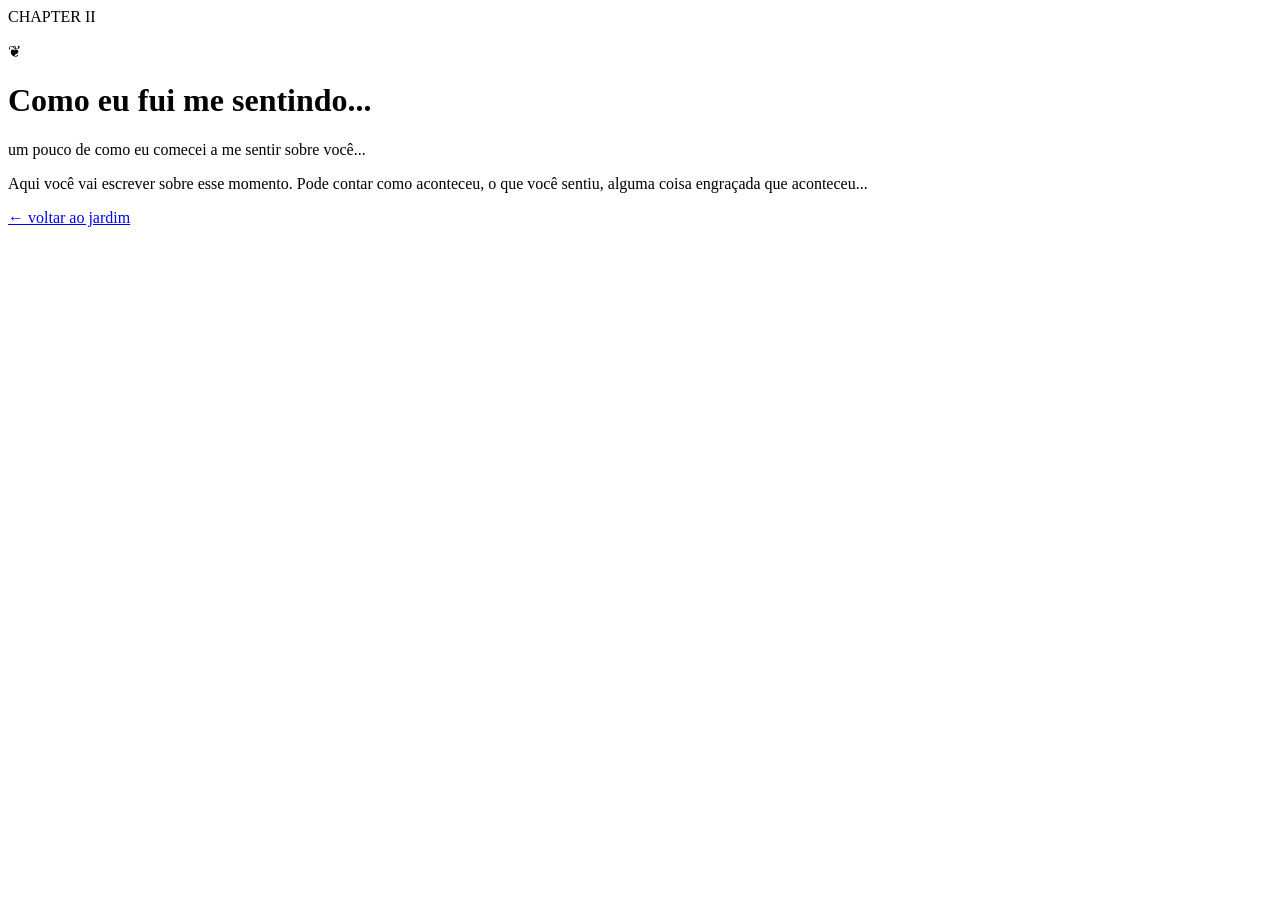
==== comoeufuimesentindo.html @ 3472fe99 "Add files via upload" ====
<head>
    <meta charset="UTF-8">
    <title>Como eu fui me sentindo ♡</title>

    <link rel="stylesheet" href="style.css">
</head>

<body>

    <div class="pagina-memoria">

        <p class="titulo-pequeno">CHAPTER II</p>

        <div class="ornamento">❦</div>

        <h1>Como eu fui me sentindo...</h1>

        <p class="data">um pouco de como eu comecei a me sentir sobre você...</p>

        <div class="linha"></div>

        <div class="conteudo-memoria">

            

            <p>
                Aqui você vai escrever sobre esse momento.
                Pode contar como aconteceu, o que você sentiu,
                alguma coisa engraçada que aconteceu...
            </p>

        </div>

        <div class="linha"></div>

        <a href="jardim.html" class="voltar">← voltar ao jardim</a>

    </div>

</body>
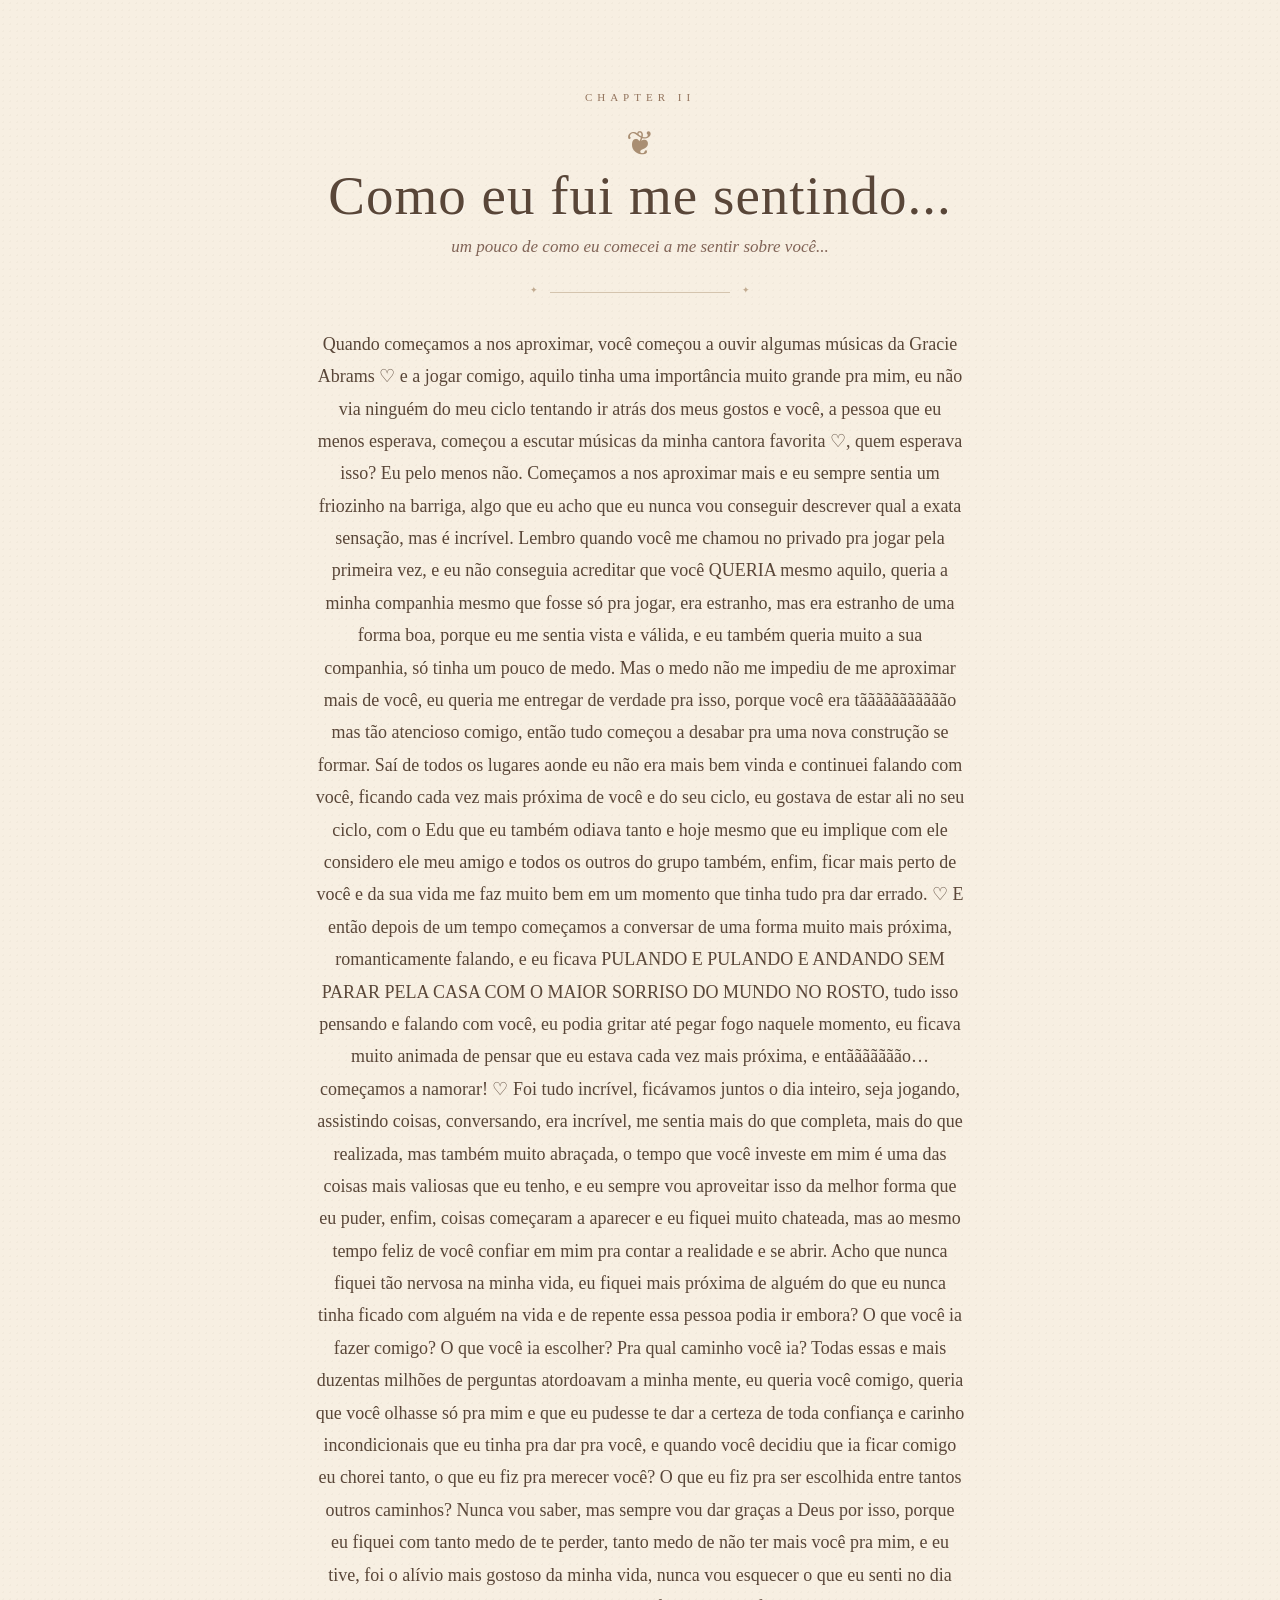
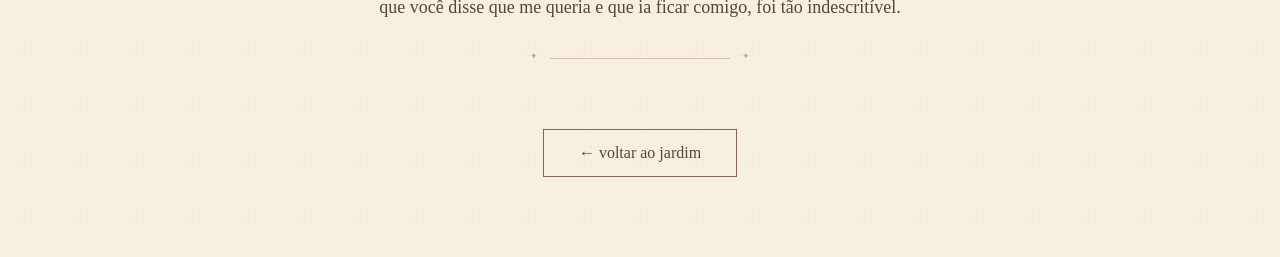
==== commit 3568ee8c: "Add files via upload" ====
--- a/comoeufuimesentindo.html
+++ b/comoeufuimesentindo.html
@@ -24,9 +24,14 @@
             
 
             <p>
-                Aqui você vai escrever sobre esse momento.
-                Pode contar como aconteceu, o que você sentiu,
-                alguma coisa engraçada que aconteceu...
+                Quando começamos a nos aproximar, você começou a ouvir algumas músicas da Gracie Abrams ♡ e a jogar comigo, aquilo tinha uma importância muito grande pra mim, eu não via ninguém do meu ciclo tentando ir atrás dos meus gostos e você, a pessoa que eu menos esperava, começou a escutar músicas da minha cantora favorita ♡, quem esperava isso? Eu pelo menos não.
+Começamos a nos aproximar mais e eu sempre sentia um friozinho na barriga, algo que eu acho que eu nunca vou conseguir descrever qual a exata sensação, mas é incrível. Lembro quando você me chamou no privado pra jogar pela primeira vez, e eu não conseguia acreditar que você QUERIA mesmo aquilo, queria a minha companhia mesmo que fosse só pra jogar, era estranho, mas era estranho de uma forma boa, porque eu me sentia vista e válida, e eu também queria muito a sua companhia, só tinha um pouco de medo.
+Mas o medo não me impediu de me aproximar mais de você, eu queria me entregar de verdade pra isso, porque você era tããããããããããão mas tão atencioso comigo, então tudo começou a desabar pra uma nova construção se formar.
+Saí de todos os lugares aonde eu não era mais bem vinda e continuei falando com você, ficando cada vez mais próxima de você e do seu ciclo, eu gostava de estar ali no seu ciclo, com o Edu que eu também odiava tanto e hoje mesmo que eu implique com ele considero ele meu amigo e todos os outros do grupo também, enfim, ficar mais perto de você e da sua vida me faz muito bem em um momento que tinha tudo pra dar errado. ♡
+E então depois de um tempo começamos a conversar de uma forma muito mais próxima, romanticamente falando, e eu ficava PULANDO E PULANDO E ANDANDO SEM PARAR PELA CASA COM O MAIOR SORRISO DO MUNDO NO ROSTO, tudo isso pensando e falando com você, eu podia gritar até pegar fogo naquele momento, eu ficava muito animada de pensar que eu estava cada vez mais próxima, e entããããããão… começamos a namorar! ♡
+Foi tudo incrível, ficávamos juntos o dia inteiro, seja jogando, assistindo coisas, conversando, era incrível, me sentia mais do que completa, mais do que realizada, mas também muito abraçada, o tempo que você investe em mim é uma das coisas mais valiosas que eu tenho, e eu sempre vou aproveitar isso da melhor forma que eu puder, enfim, coisas começaram a aparecer e eu fiquei muito chateada, mas ao mesmo tempo feliz de você confiar em mim pra contar a realidade e se abrir.
+Acho que nunca fiquei tão nervosa na minha vida, eu fiquei mais próxima de alguém do que eu nunca tinha ficado com alguém na vida e de repente essa pessoa podia ir embora? O que você ia fazer comigo? O que você ia escolher? Pra qual caminho você ia? Todas essas e mais duzentas milhões de perguntas atordoavam a minha mente, eu queria você comigo, queria que você olhasse só pra mim e que eu pudesse te dar a certeza de toda confiança e carinho incondicionais que eu tinha pra dar pra você, e quando você decidiu que ia ficar comigo eu chorei tanto, o que eu fiz pra merecer você? O que eu fiz pra ser escolhida entre tantos outros caminhos? Nunca vou saber, mas sempre vou dar graças a Deus por isso, porque eu fiquei com tanto medo de te perder, tanto medo de não ter mais você pra mim, e eu tive, foi o alívio mais gostoso da minha vida, nunca vou esquecer o que eu senti no dia que você disse que me queria e que ia ficar comigo, foi tão indescritível.
+
             </p>
 
         </div>
--- a/style.css
+++ b/style.css
@@ -0,0 +1,1197 @@
+body {
+    margin: 0;
+    background-color: #eee3cf;
+    color: #594638;
+    font-family: Georgia, serif;
+}
+
+.capa {
+    min-height: 100vh;
+
+    display: flex;
+    flex-direction: column;
+    align-items: center;
+    justify-content: center;
+
+    text-align: center;
+}
+
+.ornamento {
+    font-size: 40px;
+    color: #92735c;
+    margin: 20px;
+}
+
+.mini-titulo {
+    font-size: 12px;
+    letter-spacing: 5px;
+    color: #92735c;
+}
+
+h1 {
+    font-size: 80px;
+    font-weight: normal;
+    line-height: .85;
+    margin: 25px 0;
+}
+
+.subtitulo {
+    font-size: 20px;
+    font-style: italic;
+    color: #806457;
+}
+
+a {
+    margin-top: 35px;
+    padding: 14px 35px;
+
+    background: transparent;
+    border: 1px solid #806653;
+
+    color: #594638;
+
+    font-family: Georgia, serif;
+    font-size: 17px;
+
+    text-decoration: none;
+    cursor: pointer;
+}
+.pagina-jardim {
+    min-height: 100vh;
+    padding: 80px 10%;
+    box-sizing: border-box;
+    text-align: center;
+}
+
+.titulo-pequeno {
+    font-size: 11px;
+    letter-spacing: 4px;
+    color: #92735c;
+}
+
+.pagina-jardim h1 {
+    font-size: 65px;
+    font-weight: normal;
+    margin: 20px 0 10px;
+}
+
+.descricao {
+    font-size: 18px;
+    font-style: italic;
+    color: #806457;
+}
+
+.mural {
+    display: flex;
+    justify-content: center;
+    gap: 25px;
+    margin-top: 60px;
+}
+
+.memoria {
+    width: 200px;
+    min-height: 150px;
+    padding: 25px;
+    background-color: #f5eddf;
+    border: 1px solid #cbb9a2;
+    box-sizing: border-box;
+
+    text-decoration: none;
+    color: #594638;
+}
+
+.memoria h2 {
+    font-size: 30px;
+    font-weight: normal;
+}
+.memoria p {
+    font-family: Georgia, serif;
+    font-size: 16px;
+}
+.pagina-memoria {
+    min-height: 100vh;
+    padding: 70px 10%;
+    box-sizing: border-box;
+    text-align: center;
+}
+
+.pagina-memoria .titulo-pequeno {
+    font-size: 11px;
+    letter-spacing: 5px;
+    color: #92735c;
+}
+
+.ornamento {
+    font-size: 38px;
+    color: #92735c;
+    margin: 15px;
+}
+
+.pagina-memoria h1 {
+    font-size: 55px;
+    font-weight: normal;
+    margin: 10px 0;
+}
+
+.data {
+    font-size: 17px;
+    font-style: italic;
+    color: #806457;
+}
+
+.linha {
+    width: 180px;
+    height: 1px;
+    background-color: #cbb9a2;
+    margin: 35px auto;
+}
+
+.conteudo-memoria {
+    max-width: 650px;
+    margin: auto;
+}
+
+.espaco-foto {
+    width: 500px;
+    height: 330px;
+    margin: auto;
+    background-color: #f5eddf;
+    border: 1px solid #cbb9a2;
+
+    display: flex;
+    align-items: center;
+    justify-content: center;
+
+    color: #92735c;
+    font-style: italic;
+
+    overflow: hidden;
+}
+
+.espaco-foto img {
+    width: 100%;
+    height: 100%;
+    object-fit: cover;
+}
+
+.conteudo-memoria p {
+    font-size: 18px;
+    line-height: 1.8;
+    color: #594638;
+    margin-top: 35px;
+}
+
+.voltar {
+    color: #594638;
+    text-decoration: none;
+    font-family: Georgia, serif;
+    font-size: 16px;
+}
+
+
+/* =====================================================
+   ✦ FUNDO VINTAGE ✦
+   ===================================================== */
+
+body {
+    margin: 0;
+    min-height: 100vh;
+
+    background-color: #f7efe2;
+
+    background-image:
+        radial-gradient(
+            rgba(111, 82, 62, 0.035) 1px,
+            transparent 1px
+        );
+
+    background-size: 7px 7px;
+
+    color: #594638;
+    overflow-x: hidden;
+}
+
+
+/* =====================================================
+   ✦ PÁGINA ✦
+   ===================================================== */
+
+.pagina-memoria {
+    min-height: 100vh;
+    box-sizing: border-box;
+
+    padding: 80px 30px;
+
+    text-align: center;
+
+    position: relative;
+    z-index: 2;
+
+    animation: aparecerPagina 2s ease 1.5s both;
+}
+
+@keyframes aparecerPagina {
+    from {
+        opacity: 0;
+        transform: translateY(15px);
+    }
+
+    to {
+        opacity: 1;
+        transform: translateY(0);
+    }
+}
+
+
+/* =====================================================
+   ✦ CORTINA ✦
+   ===================================================== */
+
+.cortina {
+    position: fixed;
+
+    inset: 0;
+
+    width: 100%;
+    height: 100%;
+
+    z-index: 9999;
+
+    pointer-events: none;
+
+    display: flex;
+}
+
+
+/* Cada lado da cortina */
+
+.cortina-esquerda,
+.cortina-direita {
+    width: 50%;
+    height: 100%;
+
+    position: relative;
+
+    background-color: #eee1cd;
+
+    box-shadow:
+        inset -15px 0 30px rgba(89, 70, 56, 0.08);
+
+    background-image:
+        repeating-linear-gradient(
+            90deg,
+            rgba(255,255,255,0.20) 0px,
+            rgba(255,255,255,0.20) 4px,
+            transparent 4px,
+            transparent 18px
+        );
+}
+
+
+/* sombra interna */
+
+.cortina-esquerda::after,
+.cortina-direita::after {
+    content: "";
+
+    position: absolute;
+
+    top: 0;
+    width: 100%;
+    height: 100%;
+
+    background:
+        linear-gradient(
+            to bottom,
+            rgba(255,255,255,0.15),
+            transparent 30%,
+            rgba(89,70,56,0.05)
+        );
+}
+
+
+/* Cortina esquerda abre */
+
+.cortina-esquerda {
+    transform-origin: left center;
+
+    animation:
+        abrirEsquerda 1.8s cubic-bezier(.77,0,.18,1) 0.7s forwards;
+}
+
+
+/* Cortina direita abre */
+
+.cortina-direita {
+    transform-origin: right center;
+
+    animation:
+        abrirDireita 1.8s cubic-bezier(.77,0,.18,1) 0.7s forwards;
+}
+
+
+@keyframes abrirEsquerda {
+
+    0% {
+        transform: translateX(0);
+    }
+
+    100% {
+        transform: translateX(-100%);
+    }
+}
+
+
+@keyframes abrirDireita {
+
+    0% {
+        transform: translateX(0);
+    }
+
+    100% {
+        transform: translateX(100%);
+    }
+}
+
+
+/* =====================================================
+   ✦ ESTRELINHAS ✦
+   ===================================================== */
+
+.estrelas {
+    position: fixed;
+
+    z-index: 5;
+
+    color: #a98e72;
+
+    pointer-events: none;
+
+    opacity: 0;
+
+    text-shadow:
+        0 0 5px rgba(169, 142, 114, 0.35);
+
+    animation:
+        estrelaAparece 1s ease forwards,
+        estrelaPisca 3s ease-in-out infinite;
+}
+
+
+/* posições */
+
+.estrelas-1 {
+    top: 15%;
+    left: 12%;
+
+    font-size: 18px;
+
+    animation-delay: 2.1s, 2.5s;
+}
+
+.estrelas-2 {
+    top: 28%;
+    right: 15%;
+
+    font-size: 13px;
+
+    animation-delay: 2.4s, 3s;
+}
+
+.estrelas-3 {
+    top: 68%;
+    left: 18%;
+
+    font-size: 12px;
+
+    animation-delay: 2.7s, 3.4s;
+}
+
+.estrelas-4 {
+    bottom: 18%;
+    right: 12%;
+
+    font-size: 20px;
+
+    animation-delay: 2.3s, 2.9s;
+}
+
+.estrelas-5 {
+    top: 45%;
+    left: 7%;
+
+    font-size: 10px;
+
+    animation-delay: 3s, 3.8s;
+}
+
+.estrelas-6 {
+    top: 52%;
+    right: 7%;
+
+    font-size: 11px;
+
+    animation-delay: 2.8s, 3.5s;
+}
+
+
+/* estrela nasce */
+
+@keyframes estrelaAparece {
+
+    from {
+        opacity: 0;
+        transform: scale(0);
+    }
+
+    to {
+        opacity: 0.75;
+        transform: scale(1);
+    }
+}
+
+
+/* estrela piscando */
+
+@keyframes estrelaPisca {
+
+    0%, 100% {
+        opacity: 0.3;
+        transform: scale(0.8) rotate(0deg);
+    }
+
+    50% {
+        opacity: 1;
+        transform: scale(1.35) rotate(15deg);
+    }
+}
+
+
+/* =====================================================
+   ✦ TÍTULO ✦
+   ===================================================== */
+
+.pagina-memoria h1 {
+    font-family: Georgia, "Times New Roman", serif;
+
+    font-size: 55px;
+    font-weight: normal;
+
+    color: #594638;
+
+    letter-spacing: 1px;
+
+    text-shadow:
+        1px 1px 0 rgba(255,255,255,0.5);
+
+    margin: 10px 0;
+}
+
+
+/* capítulo */
+
+.titulo-pequeno {
+    font-family: Georgia, serif;
+
+    font-size: 12px;
+
+    letter-spacing: 6px;
+
+    color: #92735c;
+
+    margin-bottom: 20px;
+}
+
+
+/* =====================================================
+   ✦ ORNAMENTO ✦
+   ===================================================== */
+
+.ornamento {
+    color: #a98e72;
+
+    font-size: 34px;
+
+    margin: 10px 0;
+
+    animation: flutuar 4s ease-in-out infinite;
+}
+
+@keyframes flutuar {
+
+    0%, 100% {
+        transform: translateY(0);
+    }
+
+    50% {
+        transform: translateY(-5px);
+    }
+}
+
+
+/* =====================================================
+   ✦ DATA ✦
+   ===================================================== */
+
+.data {
+    font-size: 17px;
+
+    font-style: italic;
+
+    color: #806457;
+}
+
+
+/* =====================================================
+   ✦ LINHAS ✦
+   ===================================================== */
+
+.linha {
+    width: 180px;
+
+    height: 1px;
+
+    background-color: #cbb9a2;
+
+    margin: 35px auto;
+
+    position: relative;
+
+    opacity: 0.8;
+}
+
+.linha::before,
+.linha::after {
+
+    content: "✦";
+
+    position: absolute;
+
+    top: -7px;
+
+    color: #b49a7d;
+
+    font-size: 9px;
+}
+
+.linha::before {
+    left: -20px;
+}
+
+.linha::after {
+    right: -20px;
+}
+
+
+/* =====================================================
+   ✦ TEXTO ✦
+   ===================================================== */
+
+.conteudo-memoria {
+    max-width: 650px;
+
+    margin: auto;
+}
+
+.conteudo-memoria p {
+
+    font-family: Georgia, serif;
+
+    font-size: 18px;
+
+    line-height: 1.8;
+
+    color: #594638;
+
+    margin-top: 35px;
+}
+
+
+/* =====================================================
+   ✦ BOTÃO ✦
+   ===================================================== */
+
+.voltar {
+
+    display: inline-block;
+
+    color: #594638;
+
+    text-decoration: none;
+
+    font-family: Georgia, serif;
+
+    font-size: 16px;
+
+    transition:
+        transform 0.3s ease,
+        color 0.3s ease;
+}
+
+.voltar:hover {
+
+    color: #92735c;
+
+    transform: translateX(-5px);
+}
+
+
+/* =====================================================
+   ✦ FOTO ✦
+   ===================================================== */
+
+.espaco-foto {
+
+    width: 500px;
+    height: 330px;
+
+    margin: auto;
+
+    background-color: #f5eddf;
+
+    border: 1px solid #cbb9a2;
+
+    display: flex;
+
+    align-items: center;
+    justify-content: center;
+
+    color: #92735c;
+
+    font-style: italic;
+
+    overflow: hidden;
+
+    box-shadow:
+        0 8px 25px rgba(89,70,56,0.08);
+}
+
+
+/* =====================================================
+   ✦ CELULAR ✦
+   ===================================================== */
+
+@media (max-width: 700px) {
+
+    .pagina-memoria {
+        padding: 60px 20px;
+    }
+
+    .pagina-memoria h1 {
+        font-size: 38px;
+    }
+
+    .conteudo-memoria p {
+        font-size: 16px;
+    }
+
+    .espaco-foto {
+        width: 90%;
+        height: 250px;
+    }
+
+    .estrelas-1 {
+        left: 5%;
+    }
+
+    .estrelas-4 {
+        right: 5%;
+    }
+}
+
+/* =====================================================
+   ✦ ESTRELAS + K+L ✦
+   ===================================================== */
+
+.decoracao {
+    position: fixed;
+    z-index: 5;
+
+    pointer-events: none;
+
+    color: #a98e72;
+
+    opacity: 0;
+
+    font-family: Georgia, "Times New Roman", serif;
+
+    text-shadow:
+        0 0 5px rgba(169, 142, 114, 0.35);
+
+    animation:
+        decoracaoAparece 1.2s ease forwards,
+        decoracaoBrilha 3.5s ease-in-out infinite;
+}
+
+
+/* =====================================================
+   ✦ ESTRELAS — POSIÇÕES ✦
+   ===================================================== */
+
+.estrelas-1 {
+    top: 12%;
+    left: 9%;
+    font-size: 17px;
+    animation-delay: 2.0s, 3.0s;
+}
+
+.estrelas-2 {
+    top: 19%;
+    left: 25%;
+    font-size: 10px;
+    animation-delay: 2.5s, 3.8s;
+}
+
+.estrelas-3 {
+    top: 31%;
+    left: 7%;
+    font-size: 14px;
+    animation-delay: 2.2s, 4.2s;
+}
+
+.estrelas-4 {
+    top: 42%;
+    left: 17%;
+    font-size: 9px;
+    animation-delay: 3.0s, 3.4s;
+}
+
+.estrelas-5 {
+    top: 57%;
+    left: 8%;
+    font-size: 18px;
+    animation-delay: 2.8s, 4.5s;
+}
+
+.estrelas-6 {
+    bottom: 17%;
+    left: 20%;
+    font-size: 11px;
+    animation-delay: 3.3s, 3.7s;
+}
+
+.estrelas-7 {
+    top: 14%;
+    right: 10%;
+    font-size: 12px;
+    animation-delay: 2.3s, 4.1s;
+}
+
+.estrelas-8 {
+    top: 26%;
+    right: 24%;
+    font-size: 18px;
+    animation-delay: 2.7s, 3.2s;
+}
+
+.estrelas-9 {
+    top: 37%;
+    right: 8%;
+    font-size: 10px;
+    animation-delay: 3.2s, 4.7s;
+}
+
+.estrelas-10 {
+    top: 51%;
+    right: 18%;
+    font-size: 15px;
+    animation-delay: 2.4s, 3.9s;
+}
+
+.estrelas-11 {
+    top: 66%;
+    right: 7%;
+    font-size: 11px;
+    animation-delay: 3.5s, 4.3s;
+}
+
+.estrelas-12 {
+    bottom: 13%;
+    right: 23%;
+    font-size: 19px;
+    animation-delay: 2.9s, 3.6s;
+}
+
+.estrelas-13 {
+    top: 8%;
+    left: 48%;
+    font-size: 8px;
+    animation-delay: 3.7s, 4.8s;
+}
+
+.estrelas-14 {
+    top: 76%;
+    left: 39%;
+    font-size: 12px;
+    animation-delay: 3.1s, 4.0s;
+}
+
+.estrelas-15 {
+    bottom: 8%;
+    left: 52%;
+    font-size: 9px;
+    animation-delay: 2.6s, 4.6s;
+}
+
+.estrelas-16 {
+    top: 85%;
+    right: 40%;
+    font-size: 15px;
+    animation-delay: 3.4s, 3.3s;
+}
+
+
+/* =====================================================
+   ♡ K+L — A ASSINATURA DE VOCÊS ♡
+   ===================================================== */
+
+.casal {
+    color: #92735c;
+
+    font-size: 11px;
+
+    letter-spacing: 2px;
+
+    text-shadow:
+        0 0 6px rgba(146, 115, 92, 0.25);
+}
+
+
+/* posições K+L */
+
+.kl-1 {
+    top: 23%;
+    left: 14%;
+    animation-delay: 3.0s, 3.7s;
+}
+
+.kl-2 {
+    top: 16%;
+    right: 17%;
+    animation-delay: 3.8s, 4.4s;
+}
+
+.kl-3 {
+    top: 47%;
+    left: 6%;
+    animation-delay: 4.2s, 3.2s;
+}
+
+.kl-4 {
+    top: 61%;
+    right: 9%;
+    animation-delay: 3.4s, 4.8s;
+}
+
+.kl-5 {
+    bottom: 24%;
+    left: 27%;
+    animation-delay: 4.5s, 3.9s;
+}
+
+.kl-6 {
+    bottom: 10%;
+    right: 28%;
+    animation-delay: 3.6s, 4.6s;
+}
+
+
+/* =====================================================
+   ✦ NASCE BEM DEVAGAR ✦
+   ===================================================== */
+
+@keyframes decoracaoAparece {
+
+    0% {
+        opacity: 0;
+        transform: scale(0.4);
+    }
+
+    100% {
+        opacity: 0.65;
+        transform: scale(1);
+    }
+}
+
+
+/* =====================================================
+   ✦ BRILHA + SOME + VOLTA ✦
+   ===================================================== */
+
+@keyframes decoracaoBrilha {
+
+    0% {
+        opacity: 0.15;
+        transform: scale(0.8);
+    }
+
+    25% {
+        opacity: 0.75;
+        transform: scale(1.15);
+    }
+
+    50% {
+        opacity: 0.25;
+        transform: scale(0.9);
+    }
+
+    75% {
+        opacity: 0.8;
+        transform: scale(1.1);
+    }
+
+    100% {
+        opacity: 0.15;
+        transform: scale(0.8);
+    }
+}
+
+
+/* =====================================================
+   ✦ CORREÇÃO DA TEXTURA DO FUNDO ✦
+   ===================================================== */
+
+body {
+    background-image:
+        radial-gradient(
+            rgba(111, 82, 62, 0.035) 1px,
+            transparent 1px
+        );
+
+    background-size: 7px 7px;
+}
+
+/* =====================================================
+   🚲 BICICLETA — SILHUETA DELICADA
+   ===================================================== */
+
+.bike {
+    position: fixed;
+
+    width: 170px;
+    height: 95px;
+
+    left: -200px;
+    bottom: 38%;
+
+    z-index: 10000;
+
+    pointer-events: none;
+
+    animation: bikePassando 4s ease-in-out 0.8s forwards;
+}
+
+
+/* =====================================================
+   ✦ RODAS
+   ===================================================== */
+
+.bike-roda {
+    position: absolute;
+
+    width: 52px;
+    height: 52px;
+
+    border: 4px solid #806457;
+
+    border-radius: 50%;
+
+    box-sizing: border-box;
+}
+
+
+/* roda de trás */
+
+.bike-roda-1 {
+    left: 8px;
+    bottom: 4px;
+}
+
+
+/* roda da frente */
+
+.bike-roda-2 {
+    right: 8px;
+    bottom: 4px;
+}
+
+
+/* =====================================================
+   ✦ QUADRO
+   ===================================================== */
+
+.bike-linha {
+    position: absolute;
+
+    height: 4px;
+
+    background-color: #806457;
+
+    border-radius: 5px;
+
+    transform-origin: left center;
+}
+
+
+/* linha de baixo — liga as rodas */
+
+.bike-base {
+    width: 72px;
+
+    left: 34px;
+    bottom: 30px;
+
+    transform: rotate(0deg);
+}
+
+
+/* parte traseira */
+
+.bike-traseira {
+    width: 48px;
+
+    left: 34px;
+    bottom: 30px;
+
+    transform: rotate(-52deg);
+}
+
+
+/* parte dianteira */
+
+.bike-dianteira {
+    width: 50px;
+
+    left: 72px;
+    bottom: 30px;
+
+    transform: rotate(-67deg);
+}
+
+
+/* parte superior do quadro */
+
+.bike-superior {
+    width: 50px;
+
+    left: 55px;
+    bottom: 68px;
+
+    transform: rotate(143deg);
+}
+
+
+/* =====================================================
+   ✦ BANCO
+   ===================================================== */
+
+.bike-banco {
+    position: absolute;
+
+    width: 20px;
+    height: 4px;
+
+    background: #806457;
+
+    border-radius: 5px;
+
+    left: 49px;
+    bottom: 72px;
+}
+
+
+/* suporte do banco */
+
+.bike-banco::after {
+    content: "";
+
+    position: absolute;
+
+    width: 3px;
+    height: 15px;
+
+    background: #806457;
+
+    left: 9px;
+    top: 3px;
+
+    transform: rotate(8deg);
+}
+
+
+/* =====================================================
+   ✦ GUIDÃO
+   ===================================================== */
+
+.bike-guidão {
+    position: absolute;
+
+    width: 22px;
+    height: 4px;
+
+    background: #806457;
+
+    border-radius: 5px;
+
+    right: 25px;
+    bottom: 71px;
+
+    transform: rotate(-35deg);
+}
+
+
+/* pequeno suporte do guidão */
+
+.bike-guidão::after {
+    content: "";
+
+    position: absolute;
+
+    width: 3px;
+    height: 17px;
+
+    background: #806457;
+
+    left: 2px;
+    top: 2px;
+
+    transform: rotate(25deg);
+}
+
+
+/* =====================================================
+   ✦ MOVIMENTO
+   ===================================================== */
+
+@keyframes bikePassando {
+
+    0% {
+        left: -200px;
+        transform: translateY(0);
+    }
+
+    15% {
+        transform: translateY(-2px);
+    }
+
+    30% {
+        transform: translateY(1px);
+    }
+
+    45% {
+        transform: translateY(-2px);
+    }
+
+    60% {
+        transform: translateY(1px);
+    }
+
+    75% {
+        transform: translateY(-1px);
+    }
+
+    100% {
+        left: 110%;
+        transform: translateY(0);
+    }
+}
